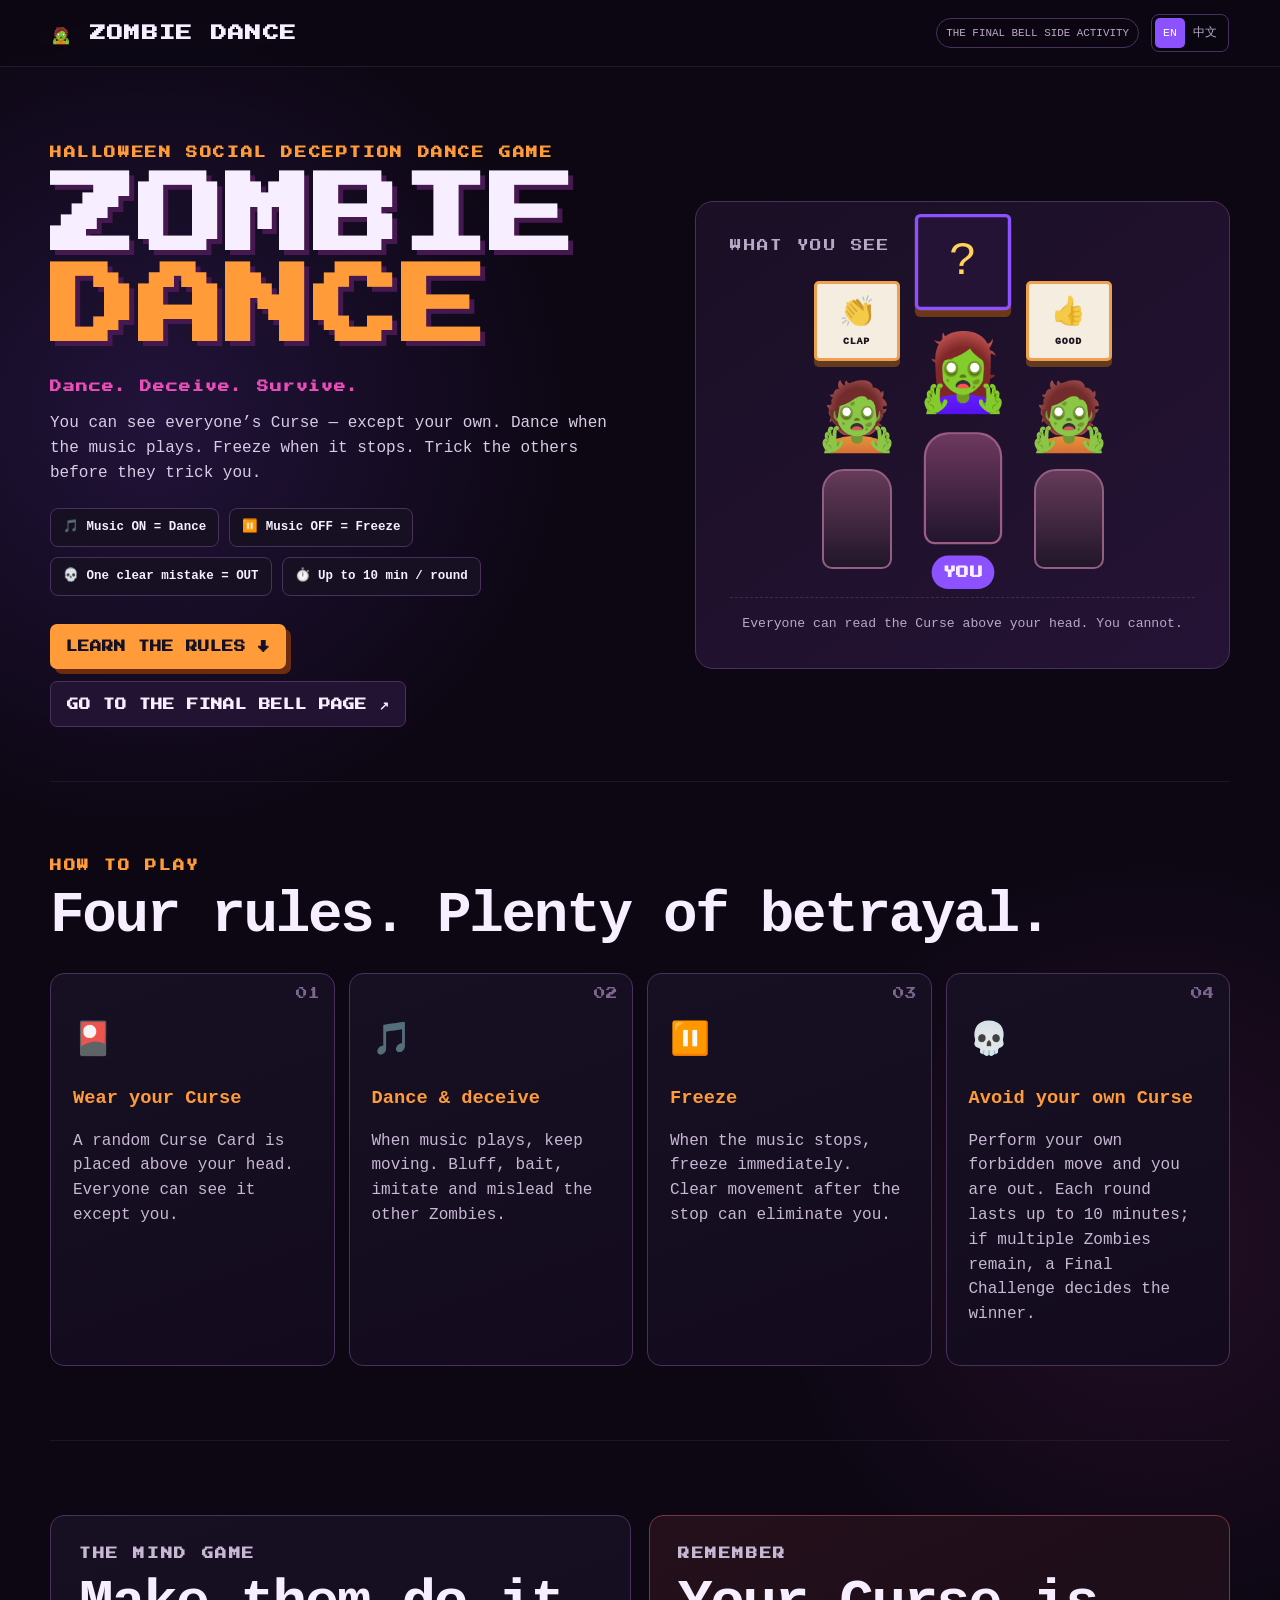
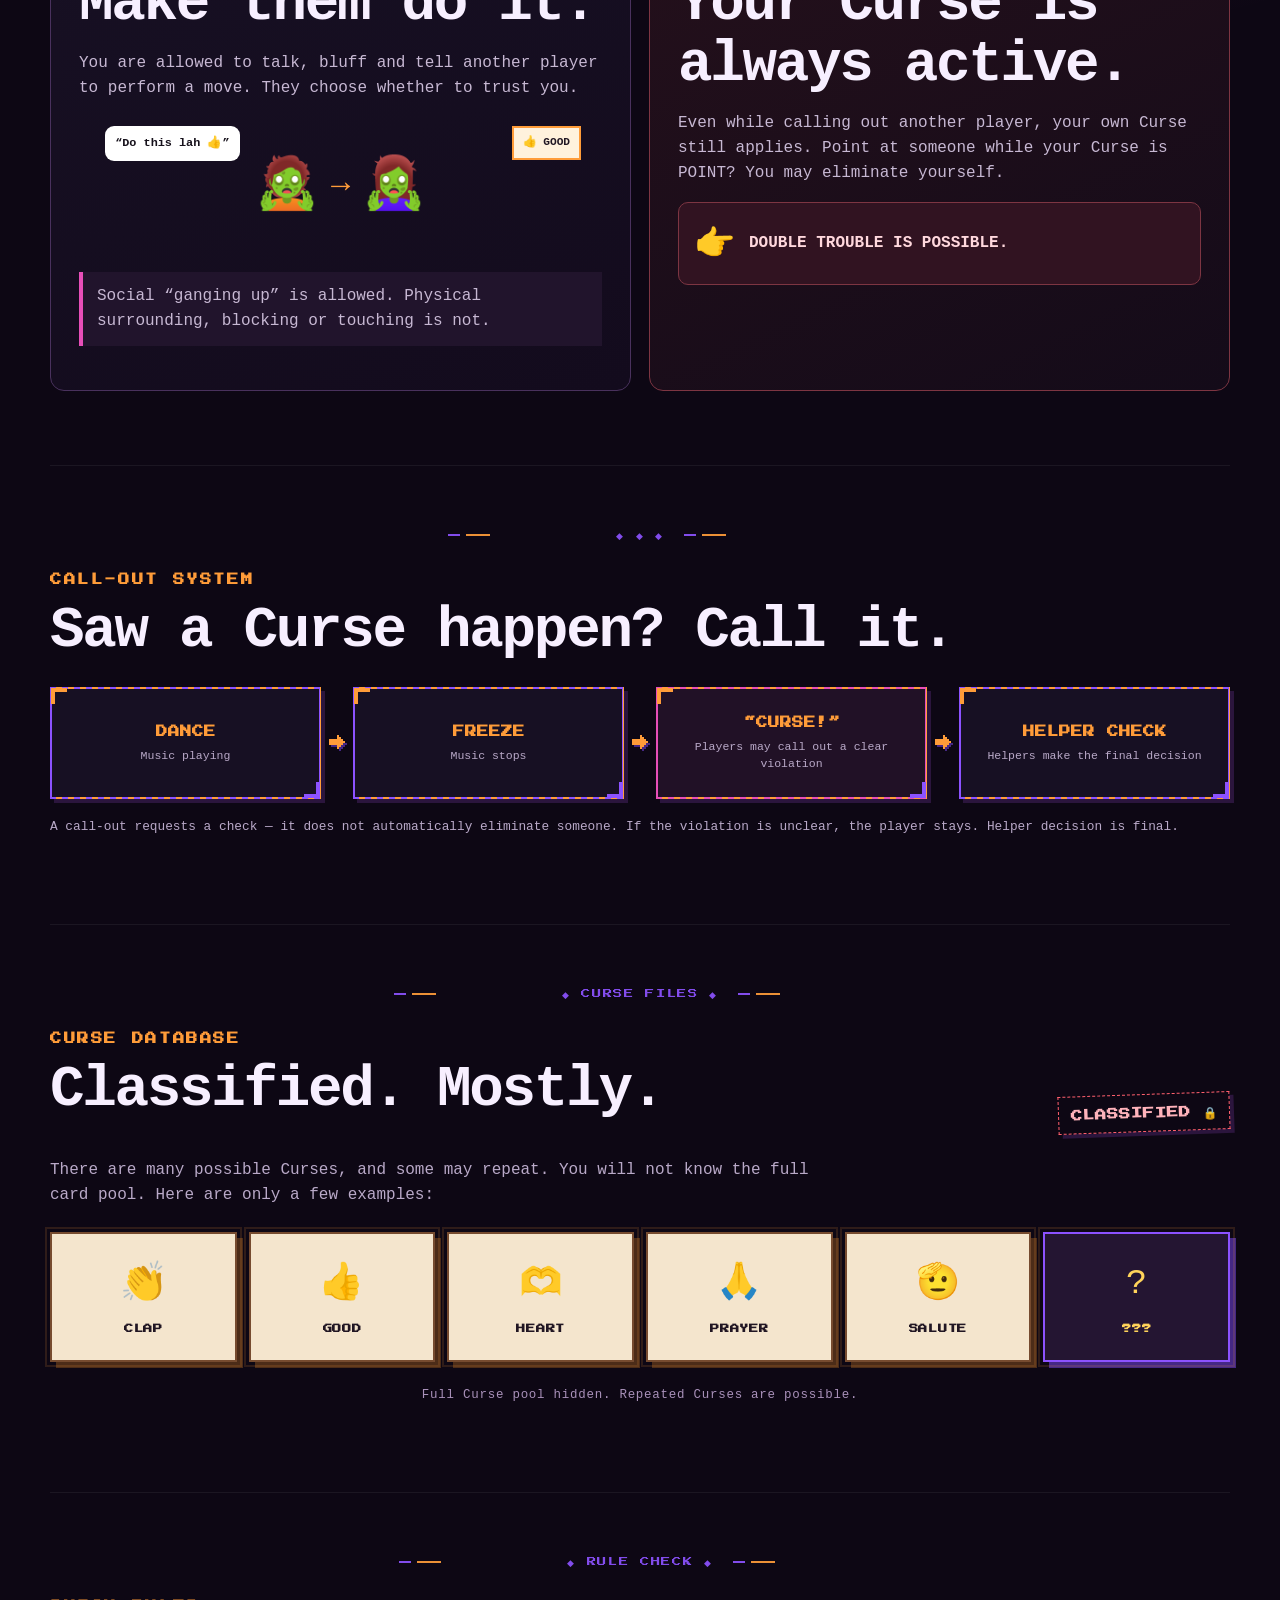
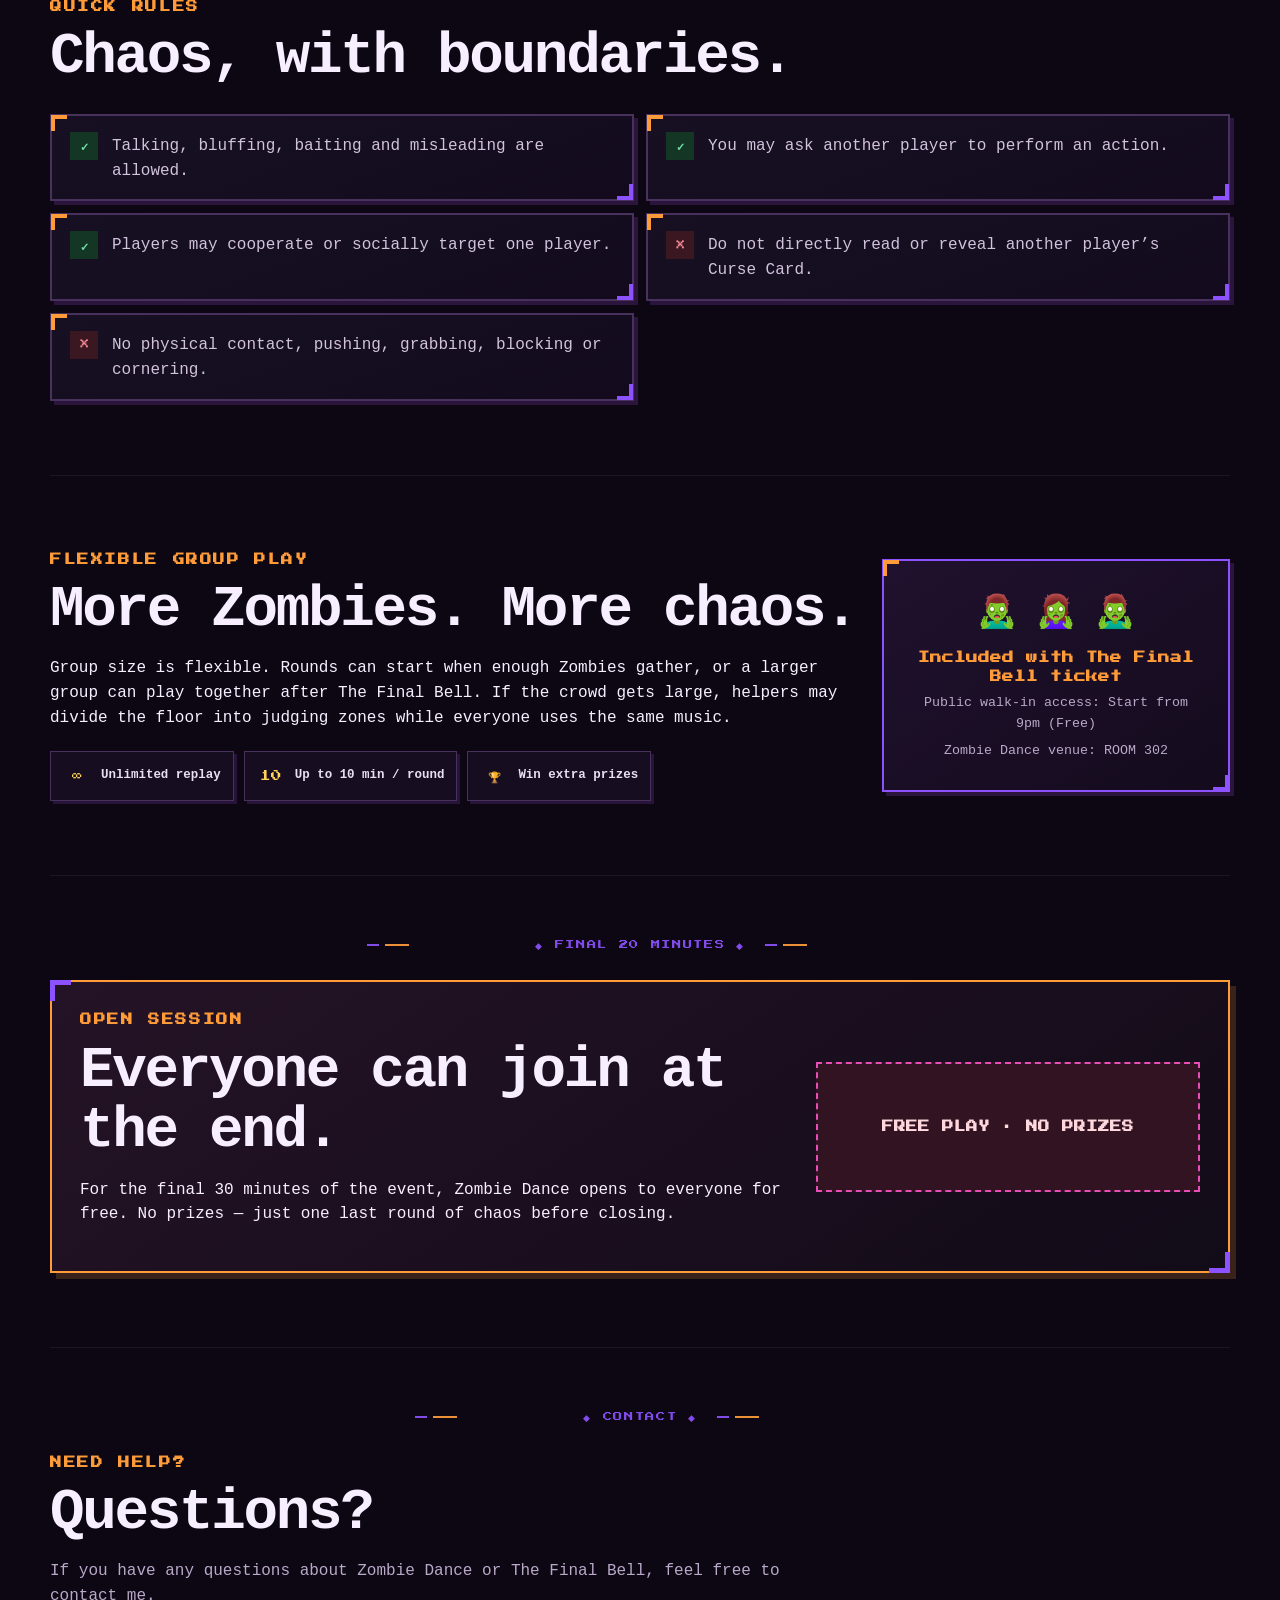
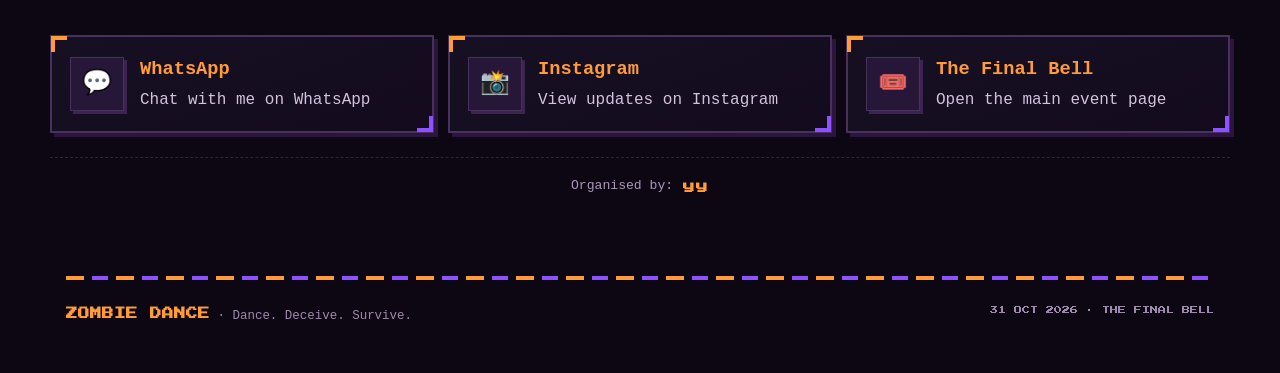
==== zombie-dance/index.html @ 47e5f84b "Add Zombie Dance landing page" ====
<!doctype html>
<html lang="en">
<head>
  <meta charset="utf-8">
  <meta name="viewport" content="width=device-width,initial-scale=1">
  <meta name="theme-color" content="#0d0714">
  <title>Zombie Dance — Dance. Deceive. Survive.</title>
  <link rel="stylesheet" href="./styles.css">
</head>
<body>
  <header class="topbar">
    <a class="brand pixel" href="#top">🧟 ZOMBIE DANCE</a>
    <div class="top-actions">
      <span class="pill">THE FINAL BELL SIDE ACTIVITY</span>
      <div class="lang-switch">
        <button class="lang-btn active" data-lang="en" type="button">EN</button>
        <button class="lang-btn" data-lang="zh" type="button">中文</button>
      </div>
    </div>
  </header>

  <main id="top">
    <section class="hero">
      <div class="hero-copy">
        <p class="eyebrow pixel-small" data-i18n="eyebrow">HALLOWEEN SOCIAL DECEPTION DANCE GAME</p>
        <h1 class="pixel-title">ZOMBIE <span>DANCE</span></h1>
        <p class="tagline pixel-small" data-i18n="tagline">Dance. Deceive. Survive.</p>
        <p class="hero-text" data-i18n="heroText">You can see everyone’s Curse — except your own. Dance when the music plays. Freeze when it stops. Trick the others before they trick you.</p>

        <div class="hero-pills">
          <span>🎵 <b data-i18n="musicOn">Music ON = Dance</b></span>
          <span>⏸️ <b data-i18n="musicOff">Music OFF = Freeze</b></span>
          <span>💀 <b data-i18n="oneMistake">One clear mistake = OUT</b></span>
          <span>⏱️ <b data-i18n="roundLength">Up to 10 min / round</b></span>
        </div>

        <div class="hero-actions">
          <a class="cta pixel-small" href="#how" data-i18n="learnRules">LEARN THE RULES ↓</a>
          <a class="secondary-cta pixel-small" id="publicPageLink" href="https://yy1717.github.io/the-final-bell/" target="_blank" rel="noopener" data-i18n="goPublicPage">GO TO THE FINAL BELL PAGE ↗</a>
        </div>
      </div>

      <div class="curse-demo">
        <div class="demo-label pixel-small" data-i18n="yourView">WHAT YOU SEE</div>
        <div class="players">
          <div class="player">
            <div class="curse-card">👏<small>CLAP</small></div>
            <div class="head">🧟</div><div class="body"></div>
          </div>
          <div class="player featured">
            <div class="curse-card mystery">?</div>
            <div class="head">🧟‍♀️</div><div class="body"></div>
            <div class="you-label pixel-small" data-i18n="you">YOU</div>
          </div>
          <div class="player">
            <div class="curse-card">👍<small>GOOD</small></div>
            <div class="head">🧟</div><div class="body"></div>
          </div>
        </div>
        <p class="demo-copy" data-i18n="demoCopy">Everyone can read the Curse above your head. You cannot.</p>
      </div>
    </section>

    <section class="section" id="how">
      <div class="section-head">
        <p class="eyebrow pixel-small" data-i18n="howEyebrow">HOW TO PLAY</p>
        <h2 data-i18n="howTitle">Four rules. Plenty of betrayal.</h2>
      </div>

      <div class="steps">
        <article class="step">
          <span class="num pixel-small">01</span><div class="icon">🎴</div>
          <h3 data-i18n="step1Title">Wear your Curse</h3>
          <p data-i18n="step1Text">A random Curse Card is placed above your head. Everyone can see it except you.</p>
        </article>
        <article class="step">
          <span class="num pixel-small">02</span><div class="icon">🎵</div>
          <h3 data-i18n="step2Title">Dance & deceive</h3>
          <p data-i18n="step2Text">When music plays, keep moving. Bluff, bait, imitate and mislead the other Zombies.</p>
        </article>
        <article class="step">
          <span class="num pixel-small">03</span><div class="icon">⏸️</div>
          <h3 data-i18n="step3Title">Freeze</h3>
          <p data-i18n="step3Text">When the music stops, freeze immediately. Clear movement after the stop can eliminate you.</p>
        </article>
        <article class="step">
          <span class="num pixel-small">04</span><div class="icon">💀</div>
          <h3 data-i18n="step4Title">Avoid your own Curse</h3>
          <p data-i18n="step4Text">Perform your own forbidden move and you are out. Each round lasts up to 10 minutes; if multiple Zombies remain, a Final Challenge decides the winner.</p>
        </article>
      </div>
    </section>

    <section class="section split">
      <div class="panel">
        <p class="eyebrow pixel-small" data-i18n="mindEyebrow">THE MIND GAME</p>
        <h2 data-i18n="mindTitle">Make them do it.</h2>
        <p data-i18n="mindText">You are allowed to talk, bluff and tell another player to perform a move. They choose whether to trust you.</p>
        <div class="bait-example">
          <div class="speech">“Do this lah 👍”</div>
          <div class="mini-zombie">🧟</div><div class="arrow">→</div><div class="mini-zombie">🧟‍♀️</div>
          <div class="card-mini">👍 GOOD</div>
        </div>
        <p class="highlight" data-i18n="mindHighlight">Social “ganging up” is allowed. Physical surrounding, blocking or touching is not.</p>
      </div>

      <div class="panel danger-panel">
        <p class="eyebrow pixel-small" data-i18n="alwaysEyebrow">REMEMBER</p>
        <h2 data-i18n="alwaysTitle">Your Curse is always active.</h2>
        <p data-i18n="alwaysText">Even while calling out another player, your own Curse still applies. Point at someone while your Curse is POINT? You may eliminate yourself.</p>
        <div class="warning-box"><span>👉</span><strong data-i18n="doubleTrouble">DOUBLE TROUBLE IS POSSIBLE.</strong></div>
      </div>
    </section>

    <section class="section pixel-zone">
      <div class="pixel-divider"><span>◆ ◆ ◆</span></div>
      <div class="section-head">
        <p class="eyebrow pixel-small" data-i18n="callEyebrow">CALL-OUT SYSTEM</p>
        <h2 data-i18n="callTitle">Saw a Curse happen? Call it.</h2>
      </div>

      <div class="call-flow">
        <div class="call-node"><b class="pixel-small" data-i18n="call1">DANCE</b><span data-i18n="call1Sub">Music playing</span></div>
        <div class="connector">→</div>
        <div class="call-node"><b class="pixel-small" data-i18n="call2">FREEZE</b><span data-i18n="call2Sub">Music stops</span></div>
        <div class="connector">→</div>
        <div class="call-node accent"><b class="pixel-small">“CURSE!”</b><span data-i18n="call3Sub">Players may call out a clear violation</span></div>
        <div class="connector">→</div>
        <div class="call-node"><b class="pixel-small" data-i18n="call4">HELPER CHECK</b><span data-i18n="call4Sub">Helpers make the final decision</span></div>
      </div>

      <p class="fine-print" data-i18n="callNote">A call-out requests a check — it does not automatically eliminate someone. If the violation is unclear, the player stays. Helper decision is final.</p>
    </section>

    <section class="section pixel-zone">
      <div class="pixel-divider"><span>◆ CURSE FILES ◆</span></div>
      <div class="section-head inline">
        <div>
          <p class="eyebrow pixel-small" data-i18n="curseEyebrow">CURSE DATABASE</p>
          <h2 data-i18n="curseTitle">Classified. Mostly.</h2>
        </div>
        <div class="classified pixel-small">CLASSIFIED 🔒</div>
      </div>

      <p class="muted max-copy" data-i18n="curseIntro">There are many possible Curses, and some may repeat. You will not know the full card pool. Here are only a few examples:</p>

      <div class="curse-grid">
        <div class="curse-sample"><span>👏</span><b>CLAP</b></div>
        <div class="curse-sample"><span>👍</span><b>GOOD</b></div>
        <div class="curse-sample"><span>🫶</span><b>HEART</b></div>
        <div class="curse-sample"><span>🙏</span><b>PRAYER</b></div>
        <div class="curse-sample"><span>🫡</span><b>SALUTE</b></div>
        <div class="curse-sample mystery-sample"><span>?</span><b>???</b></div>
      </div>

      <p class="classified-copy" data-i18n="curseSecret">Full Curse pool hidden. Repeated Curses are possible.</p>
    </section>

    <section class="section pixel-zone">
      <div class="pixel-divider"><span>◆ RULE CHECK ◆</span></div>
      <div class="section-head">
        <p class="eyebrow pixel-small" data-i18n="rulesEyebrow">QUICK RULES</p>
        <h2 data-i18n="rulesTitle">Chaos, with boundaries.</h2>
      </div>

      <div class="rules-grid">
        <div class="rule good"><span>✓</span><p data-i18n="rule1">Talking, bluffing, baiting and misleading are allowed.</p></div>
        <div class="rule good"><span>✓</span><p data-i18n="rule2">You may ask another player to perform an action.</p></div>
        <div class="rule good"><span>✓</span><p data-i18n="rule3">Players may cooperate or socially target one player.</p></div>
        <div class="rule bad"><span>×</span><p data-i18n="rule4">Do not directly read or reveal another player’s Curse Card.</p></div>
        <div class="rule bad"><span>×</span><p data-i18n="rule5">No physical contact, pushing, grabbing, blocking or cornering.</p></div>
      </div>
    </section>

    <section class="section final-panel pixel-zone">
      <div>
        <p class="eyebrow pixel-small" data-i18n="flexEyebrow">THE FINAL BELL PACKAGE</p>
        <h2 data-i18n="flexTitle">Play. Lose. Replay.</h2>
        <p data-i18n="flexText">Zombie Dance is a side activity included with The Final Bell ticket. During the main event, it is for The Final Bell participants only. Replay as many rounds as you like, subject to queue and space.</p>
        <div class="package-points">
          <div class="package-chip"><span>∞</span><b data-i18n="unlimitedReplay">Unlimited replay</b></div>
          <div class="package-chip"><span>10</span><b data-i18n="tenMinRounds">Up to 10 min / round</b></div>
          <div class="package-chip"><span>🏆</span><b data-i18n="extraPrizes">Win extra prizes</b></div>
        </div>
      </div>
      <div class="final-badge">
        <span>🧟‍♂️ 🧟‍♀️ 🧟‍♂️</span>
        <b class="pixel-small" data-i18n="included">Included with The Final Bell ticket</b>
        <small data-i18n="walkinStart">Public walk-in access: Start from 9pm (Free)</small>
        <small data-i18n="venueTba">Zombie Dance venue: ROOM 302</small>
      </div>
    </section>

    <section class="section open-session pixel-zone">
      <div class="pixel-divider"><span>◆ FINAL 20 MINUTES ◆</span></div>
      <div class="open-session-card">
        <div>
          <p class="eyebrow pixel-small" data-i18n="openEyebrow">OPEN SESSION</p>
          <h2 data-i18n="openTitle">Everyone can join at the end.</h2>
          <p data-i18n="openText">For the final 20 minutes of the event, Zombie Dance opens to everyone for free. No prizes — just one last round of chaos before closing.</p>
        </div>
        <div class="open-session-badge">
          <b class="pixel-small" data-i18n="openBadge">FREE PLAY · NO PRIZES</b>
        </div>
      </div>
    </section>

    <section class="section contact-section pixel-zone">
      <div class="pixel-divider"><span>◆ CONTACT ◆</span></div>
      <div class="section-head">
        <p class="eyebrow pixel-small" data-i18n="helpEyebrow">NEED HELP?</p>
        <h2 data-i18n="helpTitle">Questions?</h2>
        <p class="muted max-copy" data-i18n="helpText">If you have any questions about Zombie Dance or The Final Bell, feel free to contact me.</p>
      </div>

      <div class="contact-grid">
        <a class="contact-card" id="waLink" href="https://wa.me/60149740922?text=Hi%20I%20have%20a%20question%20about%20Zombie%20Dance" target="_blank" rel="noopener">
          <div class="contact-icon">💬</div>
          <div>
            <h3>WhatsApp</h3>
            <p data-i18n="waHint">Chat with me on WhatsApp</p>
          </div>
        </a>

        <a class="contact-card" id="igLink" href="https://instagram.com/yuyu17___" target="_blank" rel="noopener">
          <div class="contact-icon">📸</div>
          <div>
            <h3>Instagram</h3>
            <p data-i18n="igHint">View updates on Instagram</p>
          </div>
        </a>

        <a class="contact-card public-card" href="https://yy1717.github.io/the-final-bell/" target="_blank" rel="noopener">
          <div class="contact-icon">🎟️</div>
          <div>
            <h3 data-i18n="publicTitle">The Final Bell</h3>
            <p data-i18n="publicHint">Open the main event page</p>
          </div>
        </a>
      </div>
      <div class="organised-by">
        <span data-i18n="organisedBy">Organised by:</span>
        <b class="pixel-small">yy</b>
      </div>
    </section>
  </main>

  <footer>
    <div><b class="pixel-small">ZOMBIE DANCE</b> · <span data-i18n="footerTag">Dance. Deceive. Survive.</span></div>
    <small>31 OCT 2026 · THE FINAL BELL</small>
  </footer>

  <script src="./app.js"></script>
</body>
</html>
---- zombie-dance/styles.css ----
@import url('https://fonts.googleapis.com/css2?family=Press+Start+2P&display=swap');

:root{
  --bg:#0d0714;
  --panel:#171023;
  --ink:#f7efff;
  --muted:#b9a9c8;
  --purple:#8c52ff;
  --pink:#e74eb8;
  --orange:#ff9c39;
  --yellow:#ffd35a;
  --red:#ff5f6d;
  --green:#75e0a7;
  --line:#49315d;
}
*{box-sizing:border-box}
html{scroll-behavior:smooth}
body{
  margin:0;
  color:var(--ink);
  background:
    radial-gradient(circle at 12% 8%,rgba(140,82,255,.16),transparent 26rem),
    radial-gradient(circle at 90% 24%,rgba(231,78,184,.10),transparent 24rem),
    var(--bg);
  font-family:ui-monospace,SFMono-Regular,Menlo,Consolas,"Liberation Mono",monospace;
  line-height:1.55;
}
.pixel,.pixel-title,.pixel-small{font-family:'Press Start 2P',ui-monospace,monospace}
.pixel-small{font-size:.72rem;line-height:1.6}
.topbar{
  position:sticky;top:0;z-index:10;
  display:flex;justify-content:space-between;align-items:center;gap:16px;
  padding:14px clamp(16px,4vw,54px);
  border-bottom:1px solid rgba(255,255,255,.08);
  background:rgba(13,7,20,.88);backdrop-filter:blur(14px)
}
.brand{color:var(--ink);text-decoration:none;font-weight:900;letter-spacing:.08em}
.top-actions{display:flex;align-items:center;gap:12px}
.pill{font-size:.68rem;border:1px solid var(--line);padding:6px 9px;border-radius:999px;color:var(--muted)}
.lang-switch{display:flex;padding:3px;border:1px solid var(--line);border-radius:8px;background:#0a0610}
.lang-btn{border:0;background:transparent;color:var(--muted);font:inherit;font-size:.72rem;padding:6px 8px;border-radius:5px;cursor:pointer}
.lang-btn.active{background:var(--purple);color:#fff}
main{width:min(1180px,calc(100% - 32px));margin:auto}
.hero{min-height:78vh;display:grid;grid-template-columns:1.05fr .95fr;align-items:center;gap:54px;padding:76px 0 54px}
.eyebrow{margin:0 0 12px;color:var(--orange);font-weight:900;letter-spacing:.14em}
.pixel-title{
  font-size:clamp(2.9rem,8vw,5.4rem);
  line-height:1.05;
  margin:0;
  letter-spacing:.02em;
  text-shadow:5px 5px 0 #45184f;
}
.pixel-title span{color:var(--orange)}
.tagline{font-weight:900;color:var(--pink);letter-spacing:.08em;margin:22px 0 12px}
.hero-text{max-width:680px;color:#d8cce5;font-size:1rem}
.hero-pills{display:flex;flex-wrap:wrap;gap:10px;margin:22px 0 28px}
.hero-pills span{background:var(--panel);border:1px solid var(--line);padding:9px 12px;border-radius:8px;font-size:.78rem}
.hero-actions{display:flex;flex-wrap:wrap;gap:12px}
.cta,.secondary-cta{
  display:inline-block;text-decoration:none;font-weight:1000;padding:13px 16px;border-radius:7px
}
.cta{background:var(--orange);color:#171023;box-shadow:5px 5px 0 #6b2c10}
.secondary-cta{background:#211331;border:1px solid var(--line);color:var(--ink)}
.curse-demo{
  min-height:440px;padding:34px;border:1px solid var(--line);border-radius:18px;
  background:linear-gradient(145deg,#1a0f25,#251335);overflow:hidden
}
.demo-label{color:var(--muted);letter-spacing:.12em}
.players{display:flex;justify-content:center;align-items:end;gap:20px;height:315px}
.player{text-align:center;position:relative;filter:saturate(.8)}
.player.featured{transform:scale(1.12);filter:none}
.head{font-size:4.2rem}
.body{width:70px;height:100px;margin:-4px auto 0;border-radius:22px 22px 10px 10px;background:linear-gradient(#6d385e,#22152e);border:2px solid #9b5b87}
.curse-card{
  margin:auto auto 8px;width:86px;min-height:72px;display:grid;place-items:center;padding:8px;
  border:3px solid var(--orange);background:#f6eddc;color:#1b1520;border-radius:5px;font-size:1.7rem;box-shadow:0 6px 0 #6d3816
}
.curse-card small{display:block;font-weight:1000;font-size:.62rem;letter-spacing:.08em}
.curse-card.mystery{background:#251335;color:var(--yellow);font-size:2.6rem;border-color:var(--purple)}
.you-label{
  display:inline-block;
  position:static;
  transform:none;
  margin-top:10px;
  background:var(--purple);
  font-weight:1000;
  padding:6px 10px;
  border-radius:999px;
  white-space:nowrap
}
.demo-copy{
  margin:28px 0 0;
  padding-top:16px;
  border-top:1px dashed rgba(255,255,255,.12);
  text-align:center;
  color:var(--muted);
  font-size:.82rem
}
.section{padding:74px 0;border-top:1px solid rgba(255,255,255,.06)}
.section-head{margin-bottom:26px}
.section-head.inline{display:flex;justify-content:space-between;align-items:end;gap:24px}
h2{font-size:clamp(2rem,4.5vw,3.7rem);line-height:1.05;margin:0 0 12px;letter-spacing:-.04em}
.steps{display:grid;grid-template-columns:repeat(4,1fr);gap:14px}
.step,.panel,.rule,.contact-card{background:linear-gradient(160deg,var(--panel),#130b1d);border:1px solid var(--line);border-radius:14px}
.step{padding:22px;position:relative;min-height:250px}
.step .num{position:absolute;right:14px;top:10px;color:#7c678e}
.step .icon{font-size:2rem;margin:20px 0 18px}
.step h3{margin:0 0 10px;color:var(--orange)}
.step p,.panel p{color:#c7b8d3}
.split{display:grid;grid-template-columns:1fr 1fr;gap:18px}
.panel{padding:28px}
.danger-panel{border-color:#7d3542;background:linear-gradient(155deg,#24101b,#140b19)}
.bait-example{margin:26px 0;display:flex;align-items:center;justify-content:center;gap:12px;min-height:120px;position:relative}
.mini-zombie{font-size:3.2rem}
.arrow{font-size:2rem;color:var(--orange)}
.speech{position:absolute;top:0;left:5%;background:#fff;color:#16111b;border-radius:9px;padding:8px 10px;font-size:.74rem;font-weight:900}
.card-mini{position:absolute;right:4%;top:0;border:2px solid var(--orange);background:#fff2dd;color:#211724;padding:6px 9px;font-size:.7rem;font-weight:900}
.highlight{padding:12px 14px;border-left:4px solid var(--pink);background:#21142c}
.warning-box{display:flex;align-items:center;gap:14px;padding:16px;background:#311321;border:1px solid #7d3542;border-radius:10px;color:#ffd8dd}
.warning-box span{font-size:2rem}
.call-flow{display:grid;grid-template-columns:1fr auto 1fr auto 1fr auto 1fr;align-items:center;gap:8px}
.call-node{min-height:112px;border:1px solid var(--line);background:var(--panel);border-radius:12px;padding:16px;display:flex;flex-direction:column;justify-content:center;text-align:center}
.call-node b{color:var(--orange)}
.call-node span{font-size:.72rem;color:var(--muted);margin-top:6px}
.call-node.accent{border-color:var(--pink)}
.connector{color:#7c678e;text-align:center}
.fine-print,.muted{color:var(--muted)}
.fine-print{font-size:.8rem;margin-top:18px}
.classified{border:1px dashed var(--red);color:#ffb3bb;padding:9px 12px;font-weight:900;transform:rotate(-2deg)}
.max-copy{max-width:760px}
.curse-grid{display:grid;grid-template-columns:repeat(6,1fr);gap:12px;margin:24px 0}
.curse-sample{
  min-height:130px;border:2px solid #764b2f;background:#f4e5cd;color:#211623;border-radius:8px;
  display:flex;flex-direction:column;align-items:center;justify-content:center;gap:10px;box-shadow:0 7px 0 #4c2c18
}
.curse-sample span{font-size:2.2rem}
.curse-sample b{font-size:.72rem;letter-spacing:.08em}
.mystery-sample{background:#241532;color:var(--yellow);border-color:var(--purple);box-shadow:0 7px 0 #452885}
.classified-copy{text-align:center;color:#a991ba;font-size:.78rem;letter-spacing:.06em}
.rules-grid{display:grid;grid-template-columns:repeat(2,1fr);gap:12px}
.rule{display:flex;gap:14px;align-items:flex-start;padding:16px 18px}
.rule span{width:28px;height:28px;flex:0 0 28px;border-radius:50%;display:grid;place-items:center;font-weight:1000}
.rule p{margin:2px 0 0;color:#d1c3dc}
.rule.good span{background:#143625;color:var(--green)}
.rule.bad span{background:#3b1821;color:#ff8d99}
.final-panel{display:grid;grid-template-columns:1.4fr .6fr;gap:20px;align-items:center}
.final-badge{border:1px solid var(--line);background:linear-gradient(145deg,#20112e,#140b1d);border-radius:16px;padding:28px;text-align:center}
.final-badge span{font-size:2rem;display:block;margin-bottom:10px}
.final-badge b{display:block;color:var(--orange);margin-bottom:8px}
.final-badge small{display:block;color:var(--muted);margin-top:6px}
.contact-grid{display:grid;grid-template-columns:repeat(3,1fr);gap:14px}
.contact-card{
  display:flex;align-items:center;gap:16px;padding:18px;text-decoration:none;color:var(--ink)
}
.contact-icon{
  width:54px;height:54px;border-radius:12px;display:grid;place-items:center;
  background:#261637;font-size:1.5rem;border:1px solid var(--line)
}
.contact-card h3{margin:0 0 4px;color:var(--orange)}
.contact-card p{margin:0;color:#d1c3dc}
.micro-note{margin-top:16px;color:#9f8db2;font-size:.78rem}
footer{
  max-width:1180px;margin:auto;padding:28px 16px 46px;border-top:1px solid rgba(255,255,255,.06);
  display:flex;justify-content:space-between;gap:16px;color:#9d8aac;font-size:.78rem
}
footer b{color:var(--orange)}
@media(max-width:900px){
  .hero,.split,.final-panel{grid-template-columns:1fr}
  .hero{padding-top:44px;gap:28px}
  .steps{grid-template-columns:repeat(2,1fr)}
  .curse-grid{grid-template-columns:repeat(3,1fr)}
  .call-flow{grid-template-columns:1fr}
  .connector{transform:rotate(90deg)}
  .pill{display:none}
  .contact-grid{grid-template-columns:1fr}
}
@media(max-width:560px){
  main{width:min(100% - 20px,1180px)}
  .topbar{padding:11px 12px}
  .brand{font-size:.8rem}
  .hero{min-height:auto}
  .curse-demo{padding:18px;min-height:410px}
  .players{gap:5px}
  .player{transform:scale(.86)}
  .player.featured{transform:scale(.98)}
  .steps,.rules-grid{grid-template-columns:1fr}
  .curse-grid{grid-template-columns:repeat(2,1fr)}
  .section{padding:50px 0}
  .section-head.inline{align-items:start}
  footer{flex-direction:column}
}


/* ===== V1.3: carry YY's pixel signature through the lower page ===== */
.pixel-zone{position:relative}
.pixel-divider{
  display:flex;
  align-items:center;
  justify-content:center;
  margin:-12px 0 28px;
  color:var(--purple);
  letter-spacing:.18em;
  font-family:'Press Start 2P',ui-monospace,monospace;
  font-size:.58rem;
  opacity:.92;
}
.pixel-divider:before,.pixel-divider:after{
  content:"";
  height:2px;
  flex:1;
  max-width:160px;
  margin:0 14px;
  background:
    linear-gradient(90deg,transparent 0 6px,var(--purple) 6px 18px,transparent 18px 24px,var(--orange) 24px 48px,transparent 48px);
  image-rendering:pixelated;
}

/* Pixel-corner language on lower UI cards */
.call-node,.rule,.contact-card,.final-badge,.classified{
  position:relative;
  border-radius:0;
  box-shadow:4px 4px 0 rgba(81,39,112,.45);
}
.call-node:before,.rule:before,.contact-card:before,.final-badge:before{
  content:"";
  position:absolute;
  width:12px;height:12px;
  left:-1px;top:-1px;
  border-left:4px solid var(--orange);
  border-top:4px solid var(--orange);
  pointer-events:none;
}
.call-node:after,.rule:after,.contact-card:after,.final-badge:after{
  content:"";
  position:absolute;
  width:12px;height:12px;
  right:-1px;bottom:-1px;
  border-right:4px solid var(--purple);
  border-bottom:4px solid var(--purple);
  pointer-events:none;
}

/* Make the call-out flow feel like a pixel game HUD */
.call-node{
  background:
    linear-gradient(#171023,#171023) padding-box,
    repeating-linear-gradient(90deg,var(--purple) 0 6px,var(--orange) 6px 12px) border-box;
  border:2px solid transparent;
}
.call-node.accent{
  background:
    linear-gradient(#211126,#211126) padding-box,
    repeating-linear-gradient(90deg,var(--pink) 0 6px,var(--orange) 6px 12px) border-box;
  border:2px solid transparent;
}
.connector{
  font-family:'Press Start 2P',ui-monospace,monospace;
  color:var(--orange);
  text-shadow:2px 2px 0 #452885;
}

/* Curse database cards: more arcade-card feel */
.curse-sample{
  border-radius:0;
  box-shadow:6px 6px 0 #4c2c18;
  outline:2px solid rgba(255,156,57,.14);
  outline-offset:3px;
}
.mystery-sample{
  box-shadow:6px 6px 0 #452885;
}
.curse-sample b{
  font-family:'Press Start 2P',ui-monospace,monospace;
  font-size:.58rem;
  line-height:1.5;
}

/* Lower rule cards now read like game-rule tiles */
.rule{
  background:
    linear-gradient(160deg,var(--panel),#130b1d);
  border:2px solid var(--line);
}
.rule span{
  border-radius:0;
  font-family:'Press Start 2P',ui-monospace,monospace;
  font-size:.7rem;
}

/* Final info badge / contact cards match the upper pixel identity */
.final-badge{
  border:2px solid var(--purple);
  background:
    linear-gradient(145deg,#20112e,#140b1d);
}
.contact-card{
  border:2px solid var(--line);
  transition:transform .12s ease, border-color .12s ease, box-shadow .12s ease;
}
.contact-card:hover{
  transform:translate(-2px,-2px);
  border-color:var(--orange);
  box-shadow:6px 6px 0 rgba(255,156,57,.24);
}
.contact-icon{
  border-radius:0;
  box-shadow:3px 3px 0 #3b2450;
}

/* Footer gets the same pixel-game ending treatment */
footer{
  position:relative;
  margin-top:6px;
  border-top:0;
}
footer:before{
  content:"";
  position:absolute;
  top:0;left:16px;right:16px;height:4px;
  background:repeating-linear-gradient(
    90deg,
    var(--orange) 0 18px,
    transparent 18px 26px,
    var(--purple) 26px 42px,
    transparent 42px 50px
  );
}
footer small{
  font-family:'Press Start 2P',ui-monospace,monospace;
  font-size:.5rem;
  line-height:1.6;
  color:#9d8aac;
}

@media(max-width:560px){
  .pixel-divider{font-size:.48rem;letter-spacing:.08em}
  .pixel-divider:before,.pixel-divider:after{margin:0 8px}
}


/* ===== V1.4: package + replay + final open session ===== */
.package-points{display:flex;flex-wrap:wrap;gap:10px;margin-top:20px}
.package-chip{display:flex;align-items:center;gap:10px;padding:10px 12px;border:1px solid var(--line);background:#160d20;box-shadow:3px 3px 0 rgba(81,39,112,.4)}
.package-chip span{min-width:28px;height:28px;display:grid;place-items:center;color:var(--yellow);font-family:'Press Start 2P',ui-monospace,monospace;font-size:.66rem}
.package-chip b{color:#e8dff1;font-size:.78rem}
.open-session-card{display:grid;grid-template-columns:1.3fr .7fr;gap:24px;align-items:center;padding:28px;border:2px solid var(--orange);background:linear-gradient(145deg,#241326,#120b18);box-shadow:6px 6px 0 rgba(255,156,57,.18);position:relative}
.open-session-card:before{content:"";position:absolute;width:16px;height:16px;left:-2px;top:-2px;border-left:5px solid var(--purple);border-top:5px solid var(--purple)}
.open-session-card:after{content:"";position:absolute;width:16px;height:16px;right:-2px;bottom:-2px;border-right:5px solid var(--purple);border-bottom:5px solid var(--purple)}
.open-session-badge{min-height:130px;display:grid;place-items:center;text-align:center;padding:18px;background:#311321;border:2px dashed var(--pink);color:#ffd8dd}
.open-session-badge b{line-height:1.8}
@media(max-width:760px){.open-session-card{grid-template-columns:1fr}.open-session-badge{min-height:auto}}

.final-badge small{
  display:block;
  margin-top:7px;
}
.organised-by{
  margin-top:24px;
  padding-top:18px;
  border-top:1px dashed rgba(255,255,255,.13);
  display:flex;
  justify-content:center;
  align-items:center;
  gap:10px;
  color:#a997b9;
  font-size:.82rem;
}
.organised-by b{
  color:var(--orange);
  letter-spacing:.08em;
}
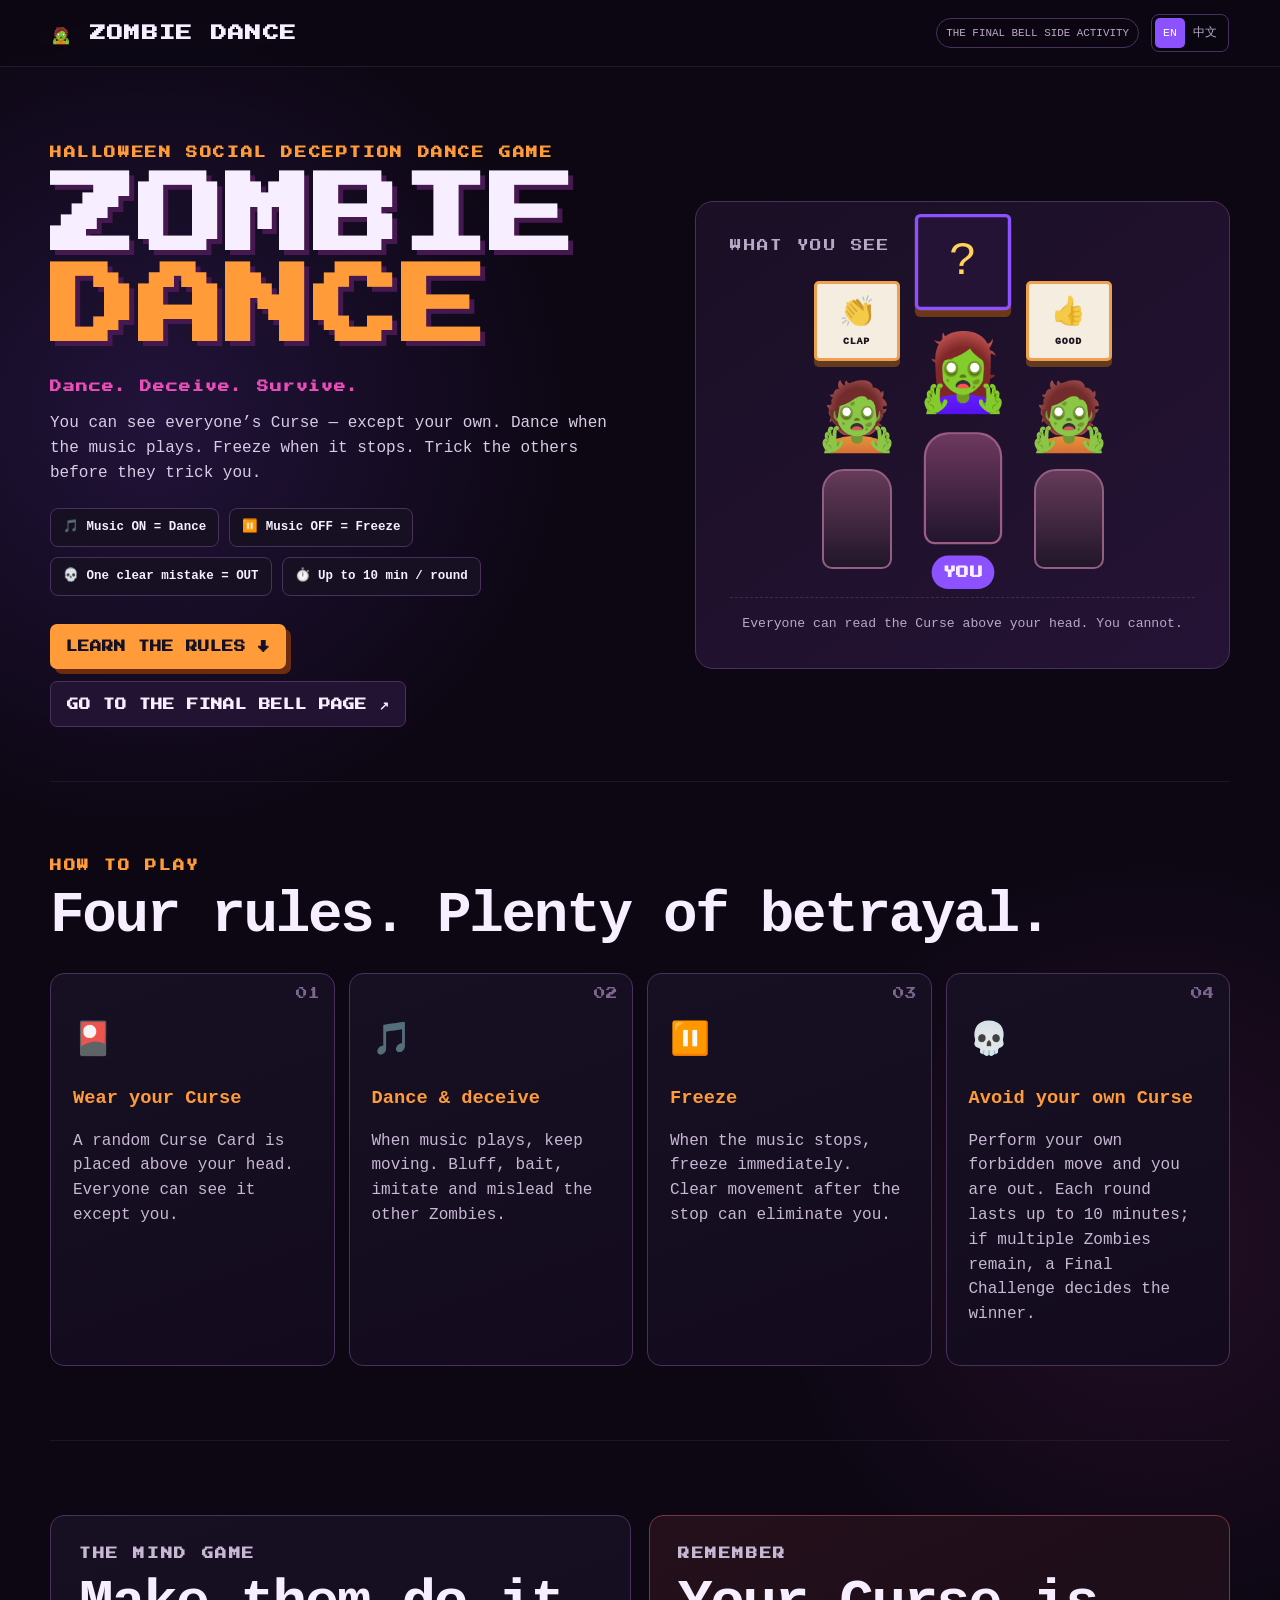
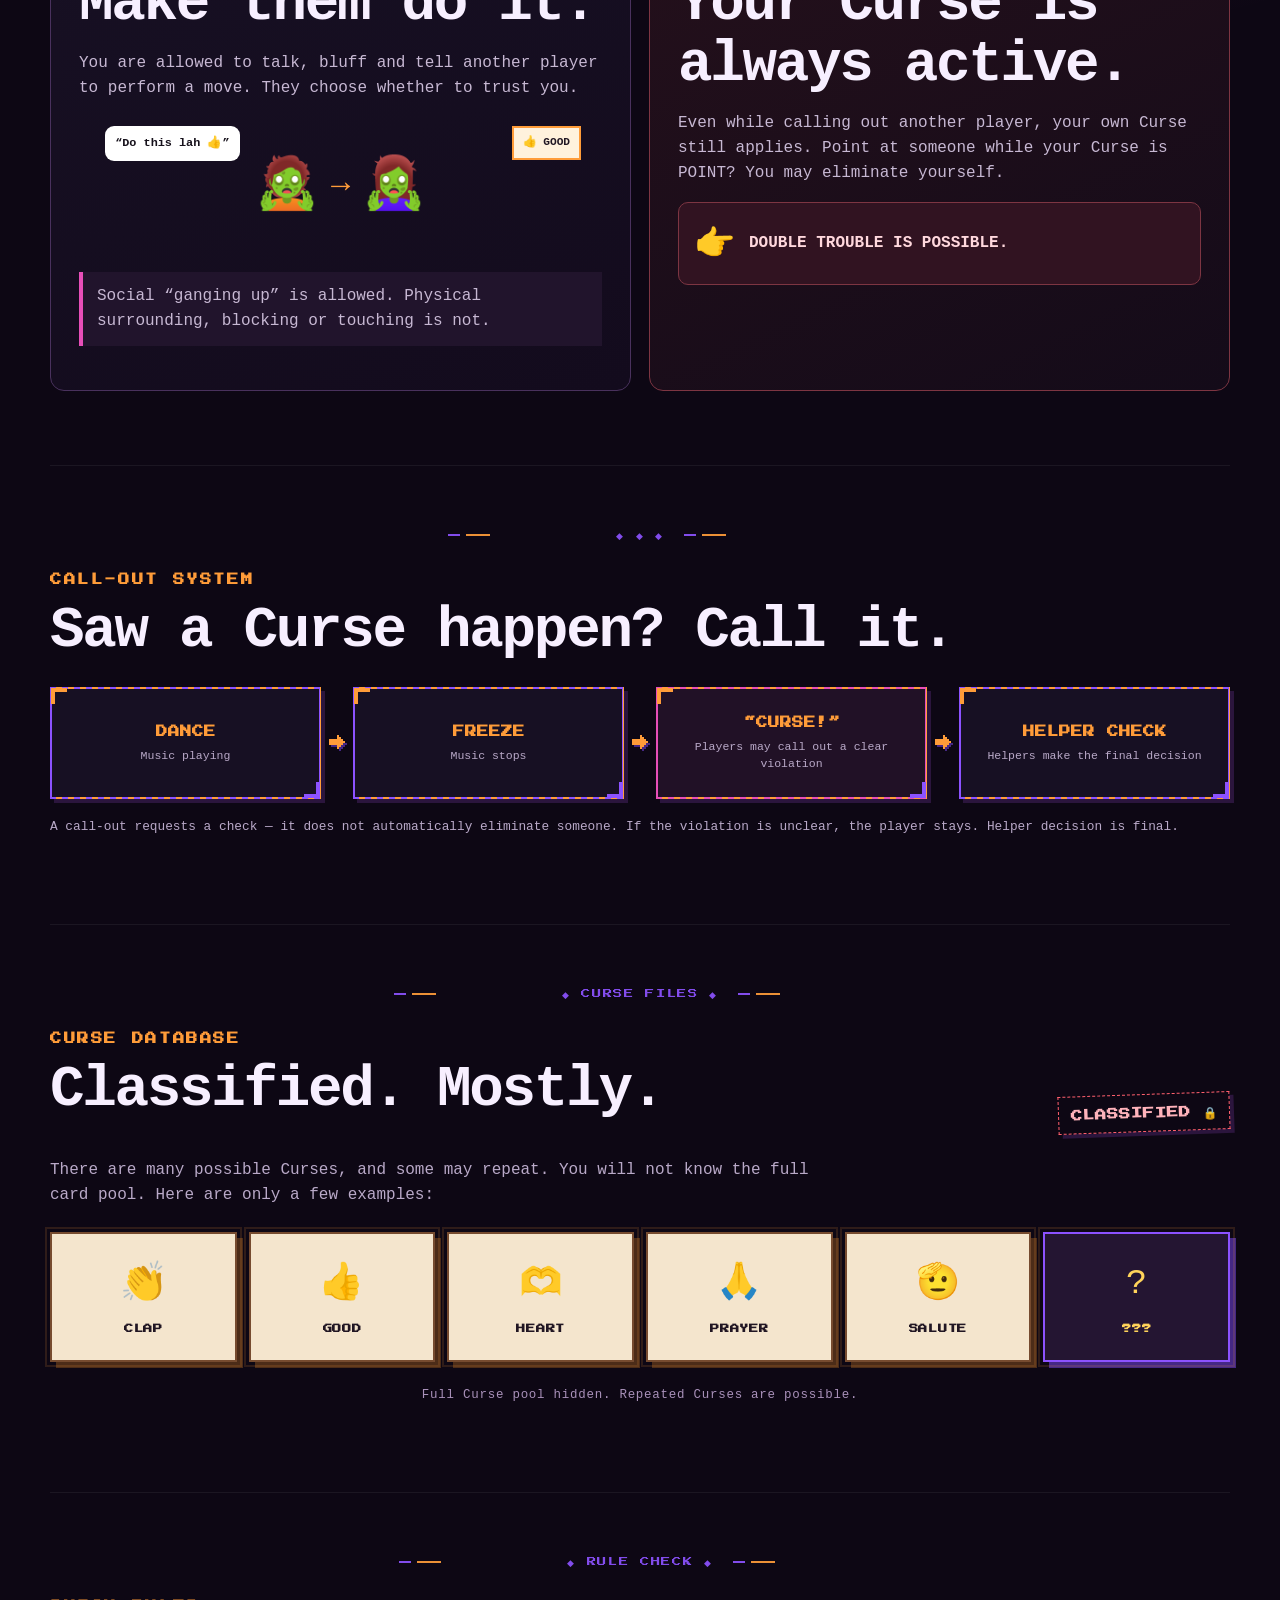
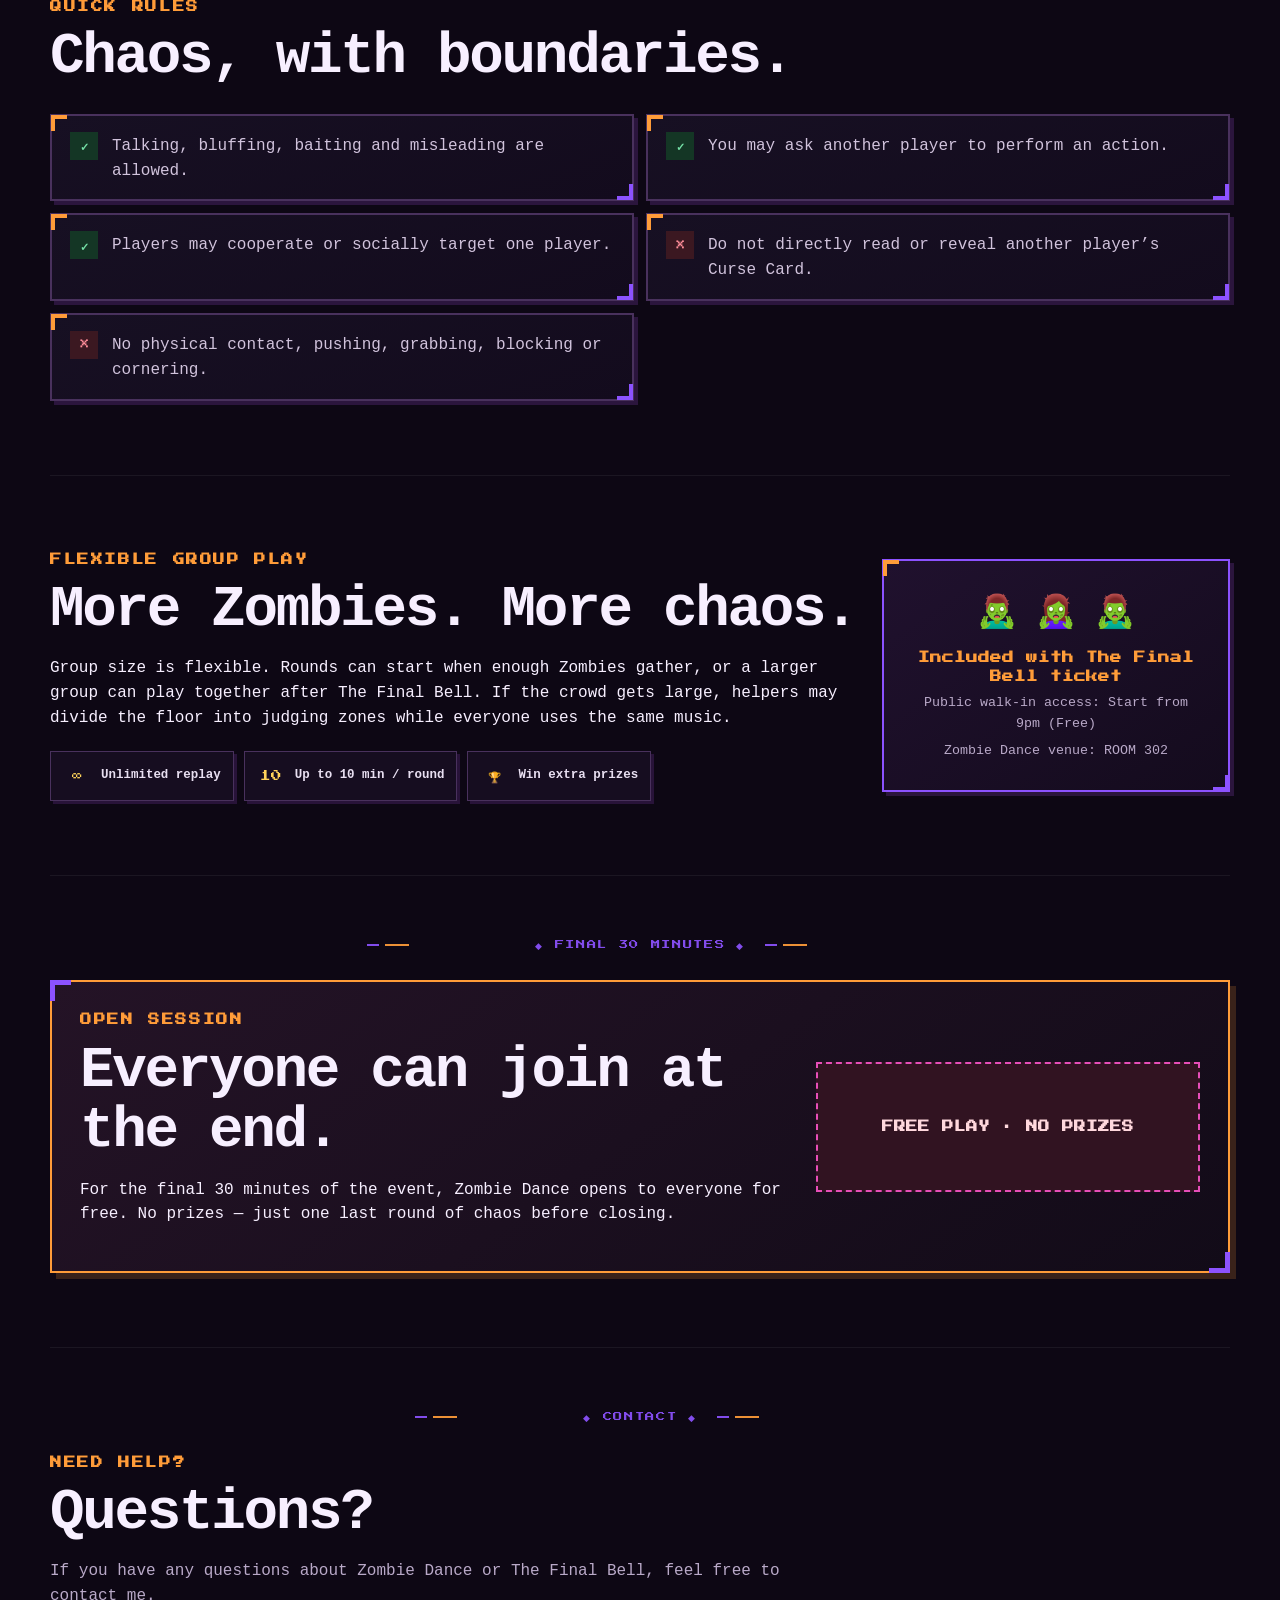
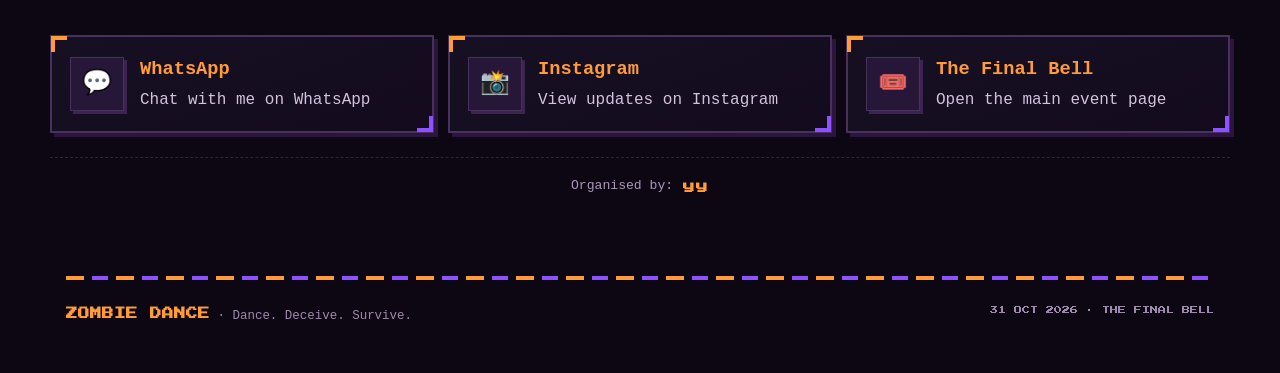
==== commit 88beaa0a: "Update index.html" ====
--- a/zombie-dance/index.html
+++ b/zombie-dance/index.html
@@ -192,12 +192,12 @@
     </section>
 
     <section class="section open-session pixel-zone">
-      <div class="pixel-divider"><span>◆ FINAL 20 MINUTES ◆</span></div>
+      <div class="pixel-divider"><span>◆ FINAL 30 MINUTES ◆</span></div>
       <div class="open-session-card">
         <div>
           <p class="eyebrow pixel-small" data-i18n="openEyebrow">OPEN SESSION</p>
           <h2 data-i18n="openTitle">Everyone can join at the end.</h2>
-          <p data-i18n="openText">For the final 20 minutes of the event, Zombie Dance opens to everyone for free. No prizes — just one last round of chaos before closing.</p>
+          <p data-i18n="openText">For the final 30 minutes of the event, Zombie Dance opens to everyone for free. No prizes — just one last round of chaos before closing.</p>
         </div>
         <div class="open-session-badge">
           <b class="pixel-small" data-i18n="openBadge">FREE PLAY · NO PRIZES</b>
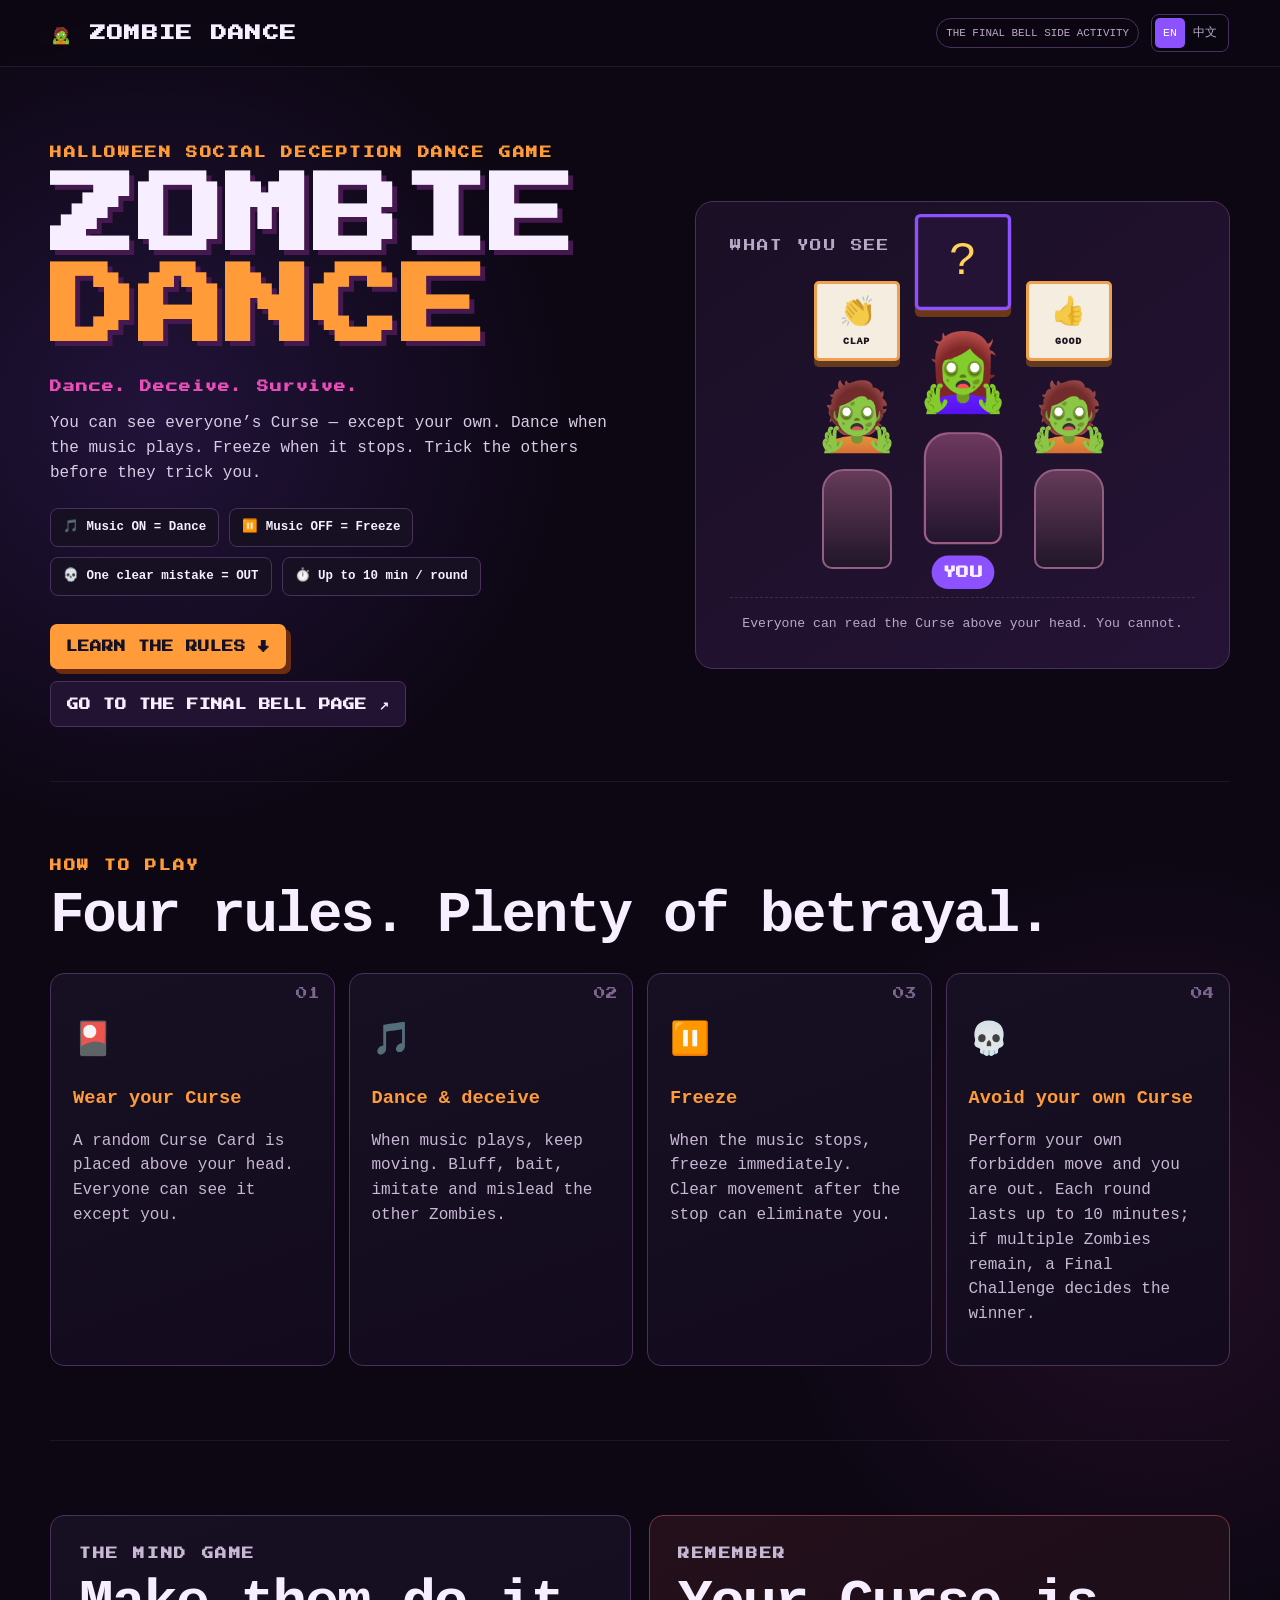
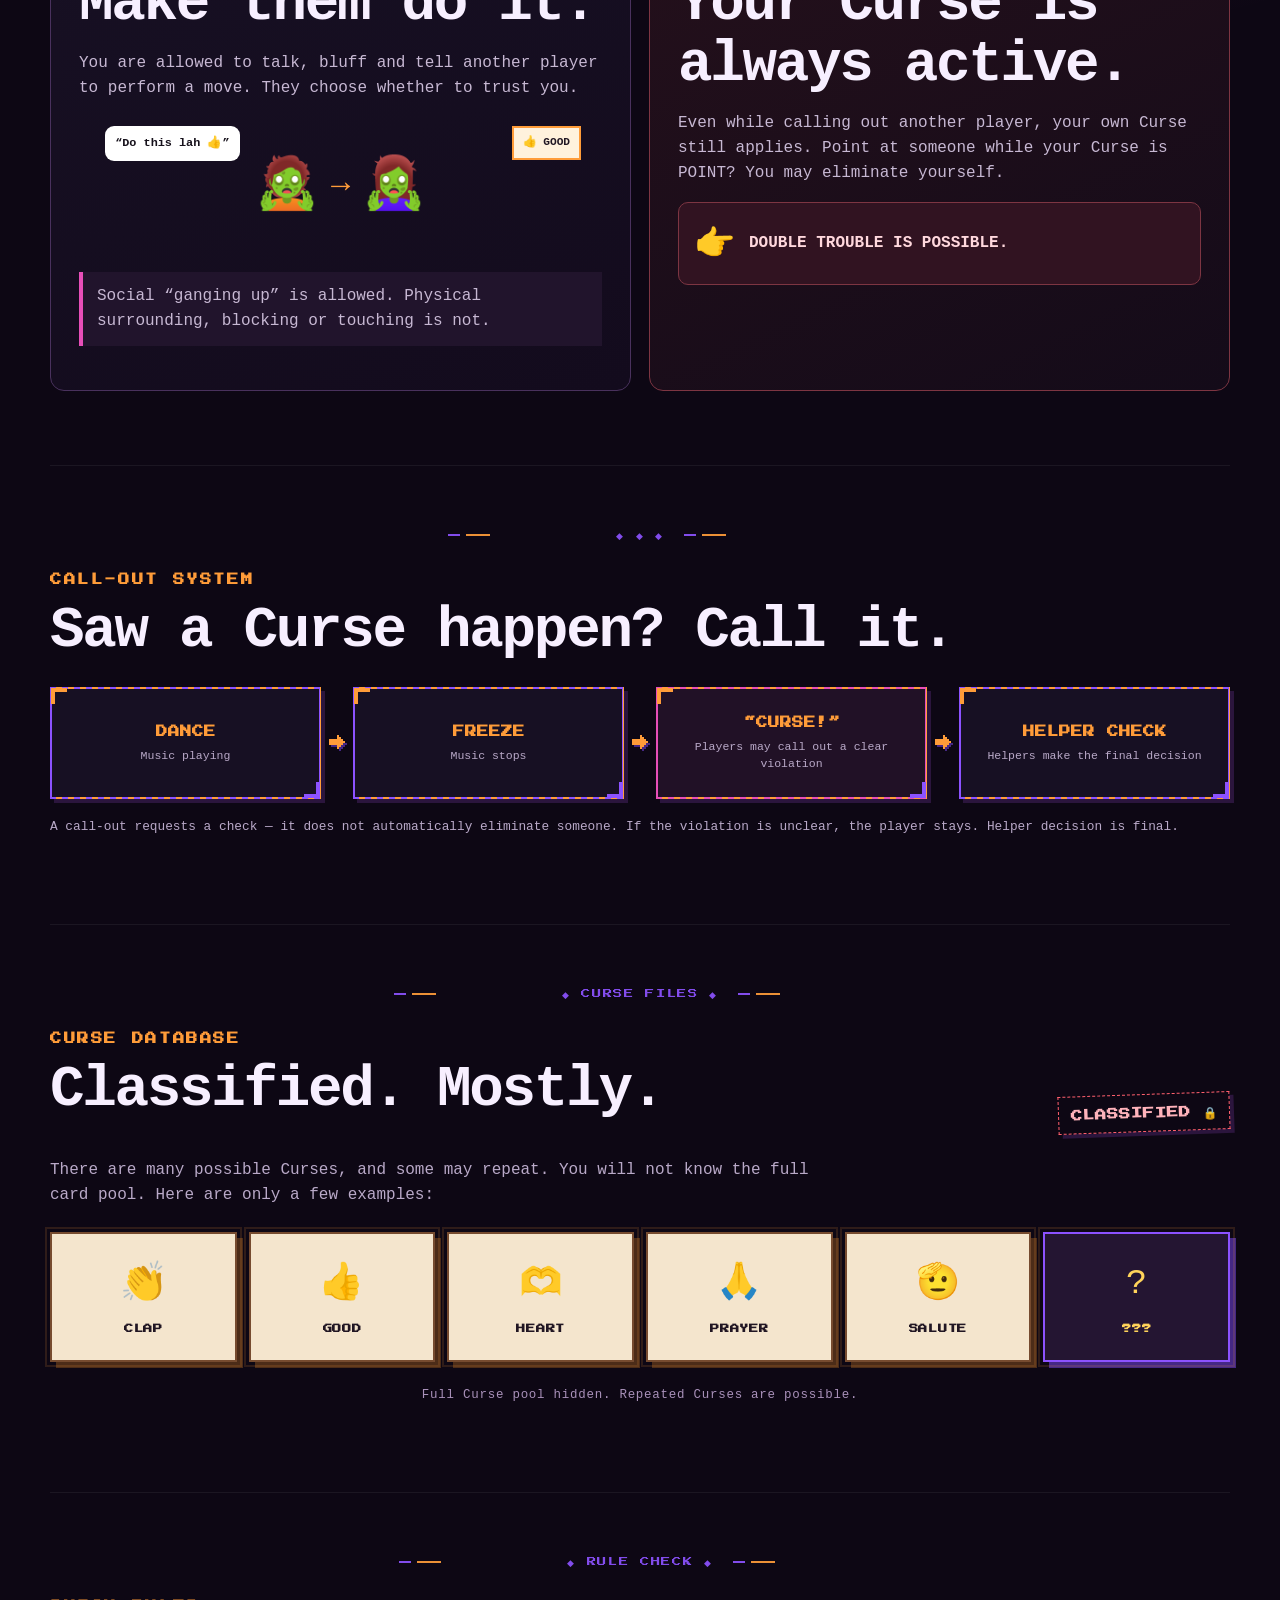
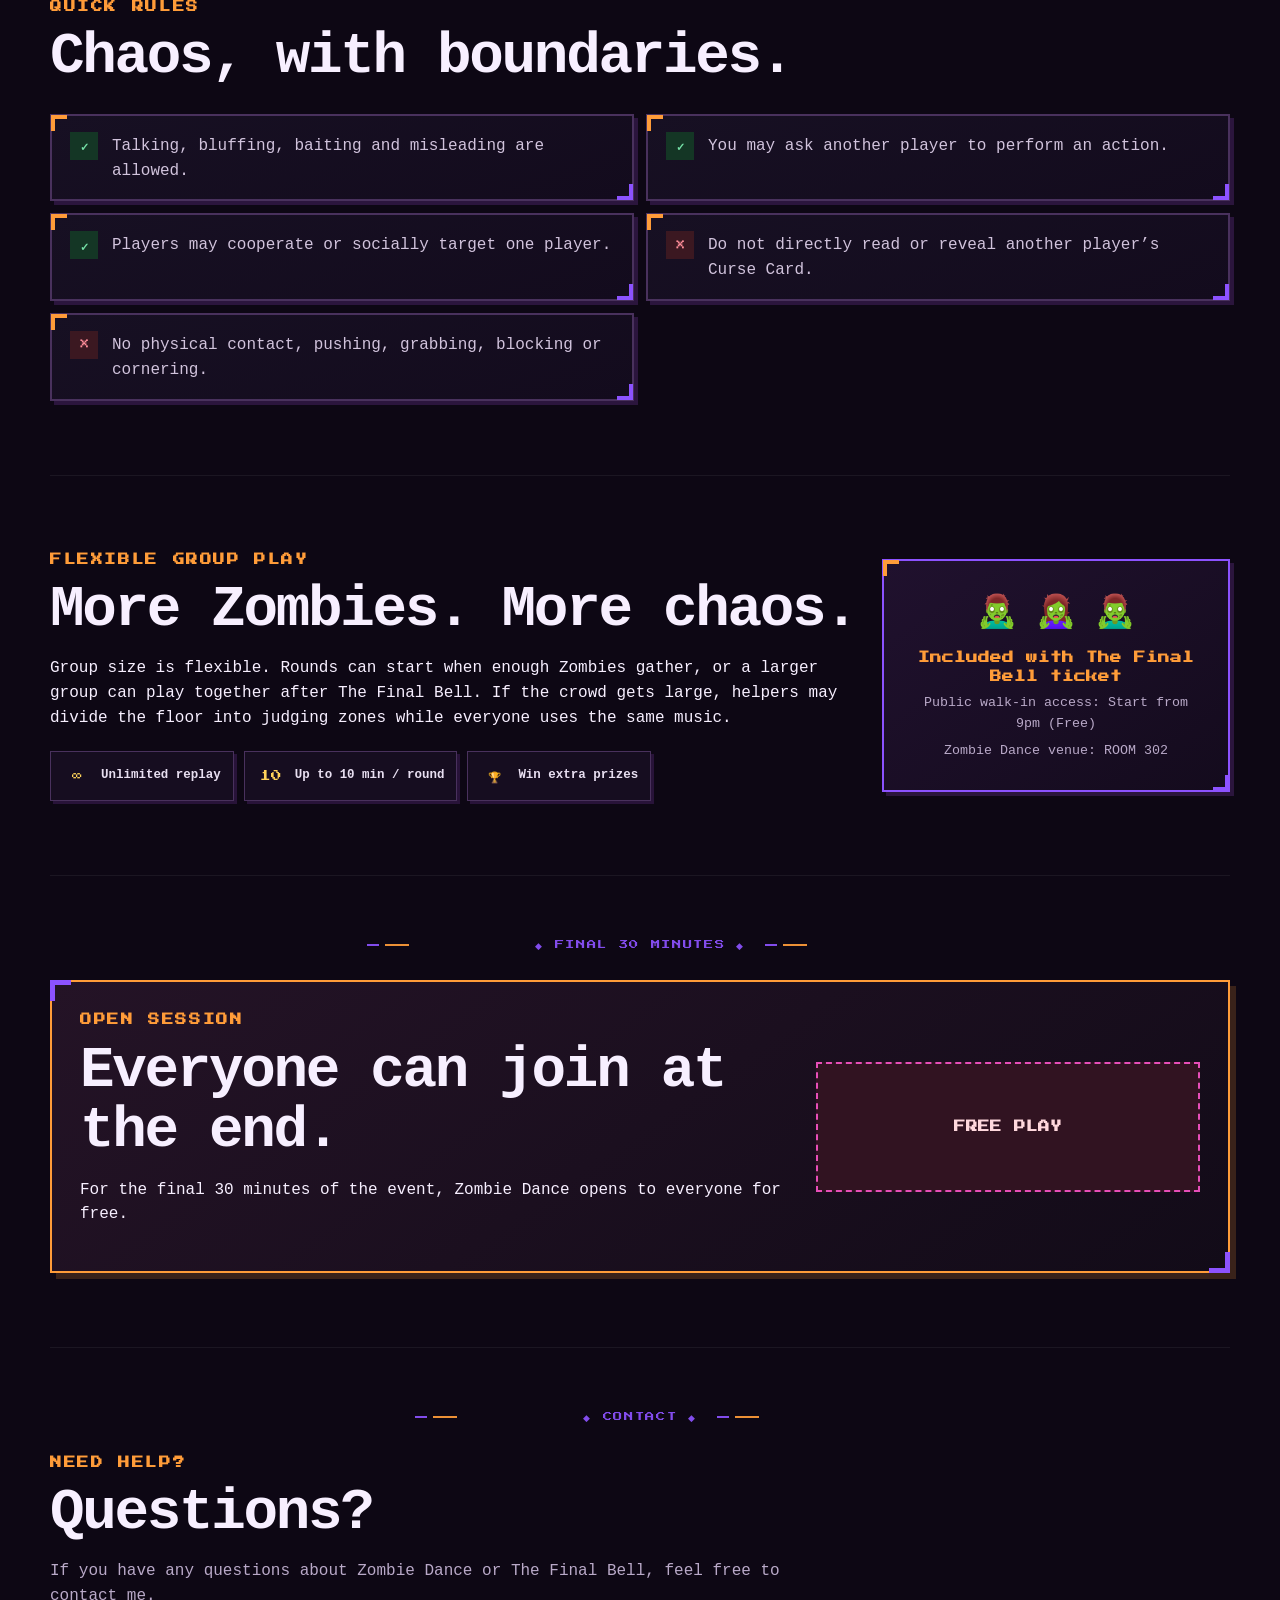
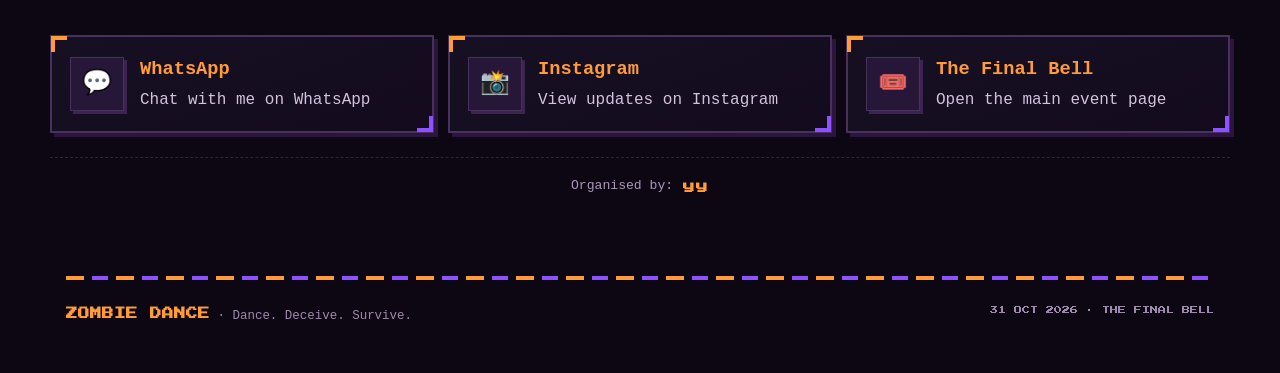
==== commit 351fe4b4: "Update index.html" ====
--- a/zombie-dance/index.html
+++ b/zombie-dance/index.html
@@ -1,6 +1,16 @@
 <!doctype html>
 <html lang="en">
 <head>
+    <!-- Google tag (gtag.js) -->
+<script async src="https://www.googletagmanager.com/gtag/js?id=G-9XQ6X2JRG8"></script>
+<script>
+  window.dataLayer = window.dataLayer || [];
+  function gtag(){dataLayer.push(arguments);}
+  gtag('js', new Date());
+
+  gtag('config', 'G-9XQ6X2JRG8');
+</script>
+
   <meta charset="utf-8">
   <meta name="viewport" content="width=device-width,initial-scale=1">
   <meta name="theme-color" content="#0d0714">
@@ -197,10 +207,10 @@
         <div>
           <p class="eyebrow pixel-small" data-i18n="openEyebrow">OPEN SESSION</p>
           <h2 data-i18n="openTitle">Everyone can join at the end.</h2>
-          <p data-i18n="openText">For the final 30 minutes of the event, Zombie Dance opens to everyone for free. No prizes — just one last round of chaos before closing.</p>
+          <p data-i18n="openText">For the final 30 minutes of the event, Zombie Dance opens to everyone for free.</p>
         </div>
         <div class="open-session-badge">
-          <b class="pixel-small" data-i18n="openBadge">FREE PLAY · NO PRIZES</b>
+          <b class="pixel-small" data-i18n="openBadge">FREE PLAY</b>
         </div>
       </div>
     </section>
